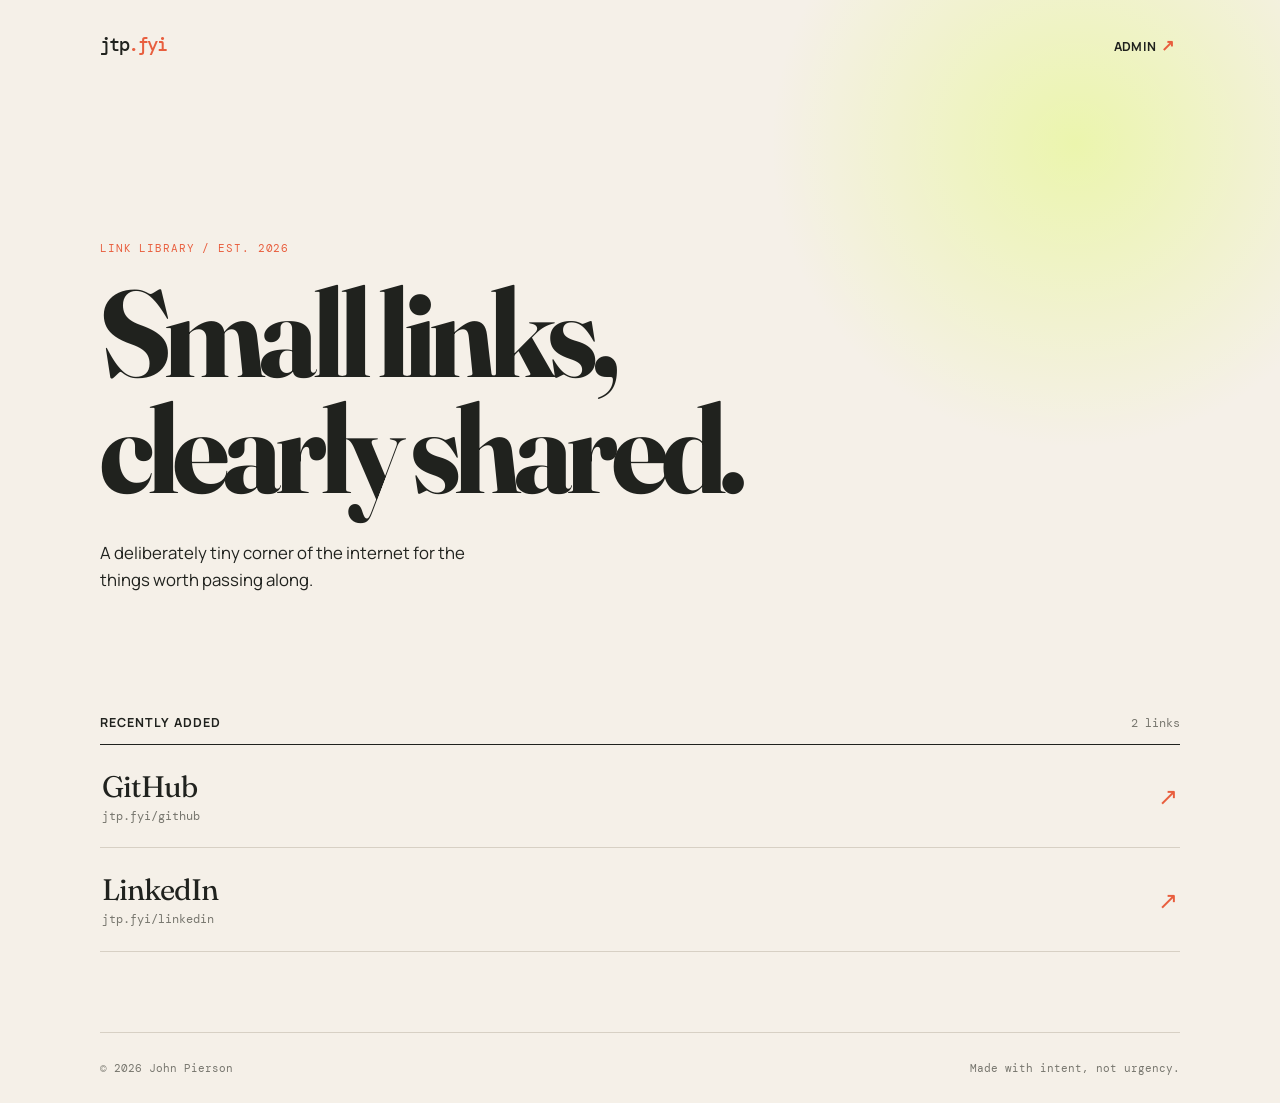
==== index.html @ c00613f2 "Create jtp.fyi short-link site" ====
<!doctype html>
<html lang="en">
  <head>
    <meta charset="UTF-8" />
    <meta name="viewport" content="width=device-width, initial-scale=1.0" />
    <meta name="theme-color" content="#f5f0e8" />
    <title>jtp.fyi — Small links, clearly shared</title>
    <meta name="description" content="A small collection of useful links by John Pierson." />
    <link rel="preconnect" href="https://fonts.googleapis.com" />
    <link rel="preconnect" href="https://fonts.gstatic.com" crossorigin />
    <link href="https://fonts.googleapis.com/css2?family=DM+Mono:wght@400;500&family=Fraunces:opsz,wght@9..144,600;9..144,700&family=Manrope:wght@400;500;600;700&display=swap" rel="stylesheet" />
    <link rel="stylesheet" href="styles.css" />
  </head>
  <body>
    <main class="shell">
      <header class="site-header">
        <a class="wordmark" href="/" aria-label="jtp.fyi home">jtp<span>.fyi</span></a>
        <button class="admin-trigger" id="admin-trigger" type="button">Admin <span aria-hidden="true">↗</span></button>
      </header>

      <section class="hero" aria-labelledby="page-title">
        <p class="eyebrow">LINK LIBRARY / EST. 2026</p>
        <h1 id="page-title">Small links,<br />clearly shared.</h1>
        <p class="intro">A deliberately tiny corner of the internet for the things worth passing along.</p>
      </section>

      <section class="links-section" aria-labelledby="links-heading">
        <div class="section-heading">
          <h2 id="links-heading">Recently added</h2>
          <span id="link-count" class="link-count">Loading…</span>
        </div>
        <div id="link-list" class="link-list" aria-live="polite"></div>
      </section>

      <footer>
        <span>© <span id="year"></span> John Pierson</span>
        <span>Made with intent, not urgency.</span>
      </footer>
    </main>

    <dialog id="admin-dialog" class="admin-dialog" aria-labelledby="admin-title">
      <div class="dialog-topline"><span>OWNER AREA</span><button id="close-dialog" aria-label="Close admin panel" type="button">×</button></div>
      <div id="auth-view">
        <h2 id="admin-title">Manage your links.</h2>
        <p>Connect with a fine-grained GitHub token. It is kept only in this browser tab and is used to update this repository’s <code>links.json</code>.</p>
        <form id="auth-form">
          <label for="repository">Repository <input id="repository" name="repository" placeholder="owner/repository" required /></label>
          <label for="github-token">GitHub token <input id="github-token" name="github-token" type="password" autocomplete="off" required /></label>
          <button class="primary-button" type="submit">Connect GitHub <span aria-hidden="true">→</span></button>
        </form>
        <p class="form-note">Create a fine-grained token with <strong>Contents: Read and write</strong> access to this repository only.</p>
      </div>
      <div id="manage-view" hidden>
        <div class="manage-heading"><div><p class="eyebrow">CONNECTED</p><h2>New short link</h2></div><button id="disconnect" class="text-button" type="button">Disconnect</button></div>
        <form id="link-form">
          <label for="slug">Short path <span class="path-prefix">jtp.fyi/</span><input id="slug" name="slug" maxlength="80" pattern="[a-zA-Z0-9_-]+" placeholder="notes" required /></label>
          <label for="destination">Destination URL <input id="destination" name="destination" type="url" placeholder="https://example.com" required /></label>
          <label for="label">Link label <input id="label" name="label" maxlength="120" placeholder="My useful resource" required /></label>
          <button id="save-link" class="primary-button" type="submit">Publish link <span aria-hidden="true">→</span></button>
        </form>
        <p id="form-status" class="form-status" aria-live="polite"></p>
      </div>
    </dialog>
    <script src="app.js"></script>
  </body>
</html>
---- styles.css ----
:root { --ink: #20221e; --paper: #f5f0e8; --muted: #77766e; --line: #d7d0c4; --acid: #d9ff40; --rust: #e85e3e; }
* { box-sizing: border-box; }
html { background: var(--paper); }
body { margin: 0; color: var(--ink); background: radial-gradient(circle at 84% 13%, rgba(217,255,64,.35), transparent 19rem), var(--paper); font-family: Manrope, sans-serif; }
button, input { font: inherit; } button { cursor: pointer; }
.shell { width: min(100% - 3rem, 1080px); margin: 0 auto; min-height: 100vh; display: flex; flex-direction: column; }
.site-header { padding: 2rem 0; display: flex; align-items: center; justify-content: space-between; }
.wordmark { color: var(--ink); font-family: "DM Mono", monospace; font-size: 1.2rem; font-weight: 500; text-decoration: none; letter-spacing: -.08em; }.wordmark span { color: var(--rust); }
.admin-trigger, .text-button { border: 0; background: transparent; color: var(--ink); font-size: .78rem; font-weight: 700; letter-spacing: .04em; text-transform: uppercase; }.admin-trigger span { color: var(--rust); font-size: 1rem; }
.hero { padding: clamp(4rem, 12vw, 9.5rem) 0 clamp(4rem, 10vw, 7.5rem); max-width: 760px; animation: rise .7s ease both; }.eyebrow { margin: 0 0 1.25rem; font-family: "DM Mono", monospace; color: var(--rust); font-size: .69rem; letter-spacing: .08em; }.hero h1, .admin-dialog h2, .redirect-card h1 { font-family: Fraunces, serif; line-height: .94; letter-spacing: -.055em; }.hero h1 { margin: 0; font-size: clamp(3.8rem, 10vw, 7.7rem); }.intro { max-width: 405px; margin: 2rem 0 0; line-height: 1.65; font-size: 1.05rem; }
.links-section { padding: 0 0 5rem; }.section-heading { display: flex; justify-content: space-between; align-items: baseline; border-bottom: 1px solid var(--ink); padding-bottom: .8rem; }.section-heading h2 { margin: 0; font-size: .78rem; letter-spacing: .08em; text-transform: uppercase; }.link-count { color: var(--muted); font-family: "DM Mono", monospace; font-size: .72rem; }
.link-list { }.link-row { display: grid; grid-template-columns: 1fr auto; align-items: center; gap: 1rem; padding: 1.45rem .15rem; border-bottom: 1px solid var(--line); color: var(--ink); text-decoration: none; transition: padding .2s ease, background-color .2s ease; animation: rise .5s both; }.link-row:hover { padding-left: .8rem; padding-right: .8rem; background: var(--acid); }.link-title { font-family: Fraunces, serif; font-size: clamp(1.35rem, 3vw, 1.85rem); letter-spacing: -.035em; }.link-path { display: block; color: var(--muted); font-family: "DM Mono", monospace; font-size: .72rem; margin-top: .25rem; }.link-arrow { color: var(--rust); font-size: 1.5rem; }
footer { margin-top: auto; display: flex; justify-content: space-between; gap: 1rem; padding: 1.75rem 0; color: var(--muted); border-top: 1px solid var(--line); font-family: "DM Mono", monospace; font-size: .68rem; }
.admin-dialog { width: min(100% - 2rem, 550px); border: 1px solid var(--ink); background: #fffdf8; color: var(--ink); padding: 1.5rem; box-shadow: 9px 9px 0 var(--ink); }.admin-dialog::backdrop { background: rgba(32,34,30,.48); backdrop-filter: blur(3px); }.dialog-topline { display: flex; justify-content: space-between; color: var(--rust); font-family: "DM Mono", monospace; font-size: .67rem; letter-spacing: .08em; }.dialog-topline button { border: 0; background: none; font-size: 1.7rem; line-height: .7; }.admin-dialog h2 { margin: 2.8rem 0 1rem; font-size: 2.5rem; }.admin-dialog p { line-height: 1.55; color: #55564f; }.admin-dialog form { display: grid; gap: 1rem; margin-top: 1.5rem; }.admin-dialog label { display: grid; gap: .45rem; font-size: .78rem; font-weight: 700; }.admin-dialog input { width: 100%; min-height: 2.75rem; border: 1px solid var(--ink); border-radius: 0; background: #fffdf8; padding: .55rem .7rem; outline-color: var(--rust); }.path-prefix { color: var(--muted); font-family: "DM Mono", monospace; font-size: .72rem; font-weight: 400; }.primary-button { display: flex; align-items: center; justify-content: space-between; width: 100%; border: 1px solid var(--ink); background: var(--acid); color: var(--ink); padding: .8rem 1rem; font-size: .8rem; font-weight: 700; text-transform: uppercase; letter-spacing: .06em; }.primary-button:hover { background: var(--rust); color: white; }.form-note { font-size: .76rem; }.manage-heading { display: flex; justify-content: space-between; align-items: start; }.manage-heading h2 { margin-top: 0; }.form-status { min-height: 1.5rem; font-size: .82rem; }.form-status.error { color: #ad250d; }.form-status.success { color: #437000; }
.redirect-page { display: grid; min-height: 100vh; place-items: center; padding: 1.5rem; }.redirect-card { width: min(100%, 520px); border: 1px solid var(--ink); background: #fffdf8; padding: 2rem; box-shadow: 8px 8px 0 var(--acid); }.redirect-card h1 { font-size: clamp(2.25rem, 8vw, 4rem); margin: 0 0 1rem; }.redirect-card p { color: var(--muted); line-height: 1.5; }.redirect-card a { color: var(--ink); font-weight: 700; }
@keyframes rise { from { opacity: 0; transform: translateY(14px); } to { opacity: 1; transform: translateY(0); } }
@media (max-width: 560px) { .shell { width: min(100% - 2rem, 1080px); }.site-header { padding-top: 1.3rem; }.hero { padding-top: 4rem; }.hero h1 { font-size: clamp(3.4rem, 17vw, 5rem); } footer { display: grid; line-height: 1.5; }.admin-dialog { padding: 1.25rem; }.admin-dialog h2 { margin-top: 2rem; } }
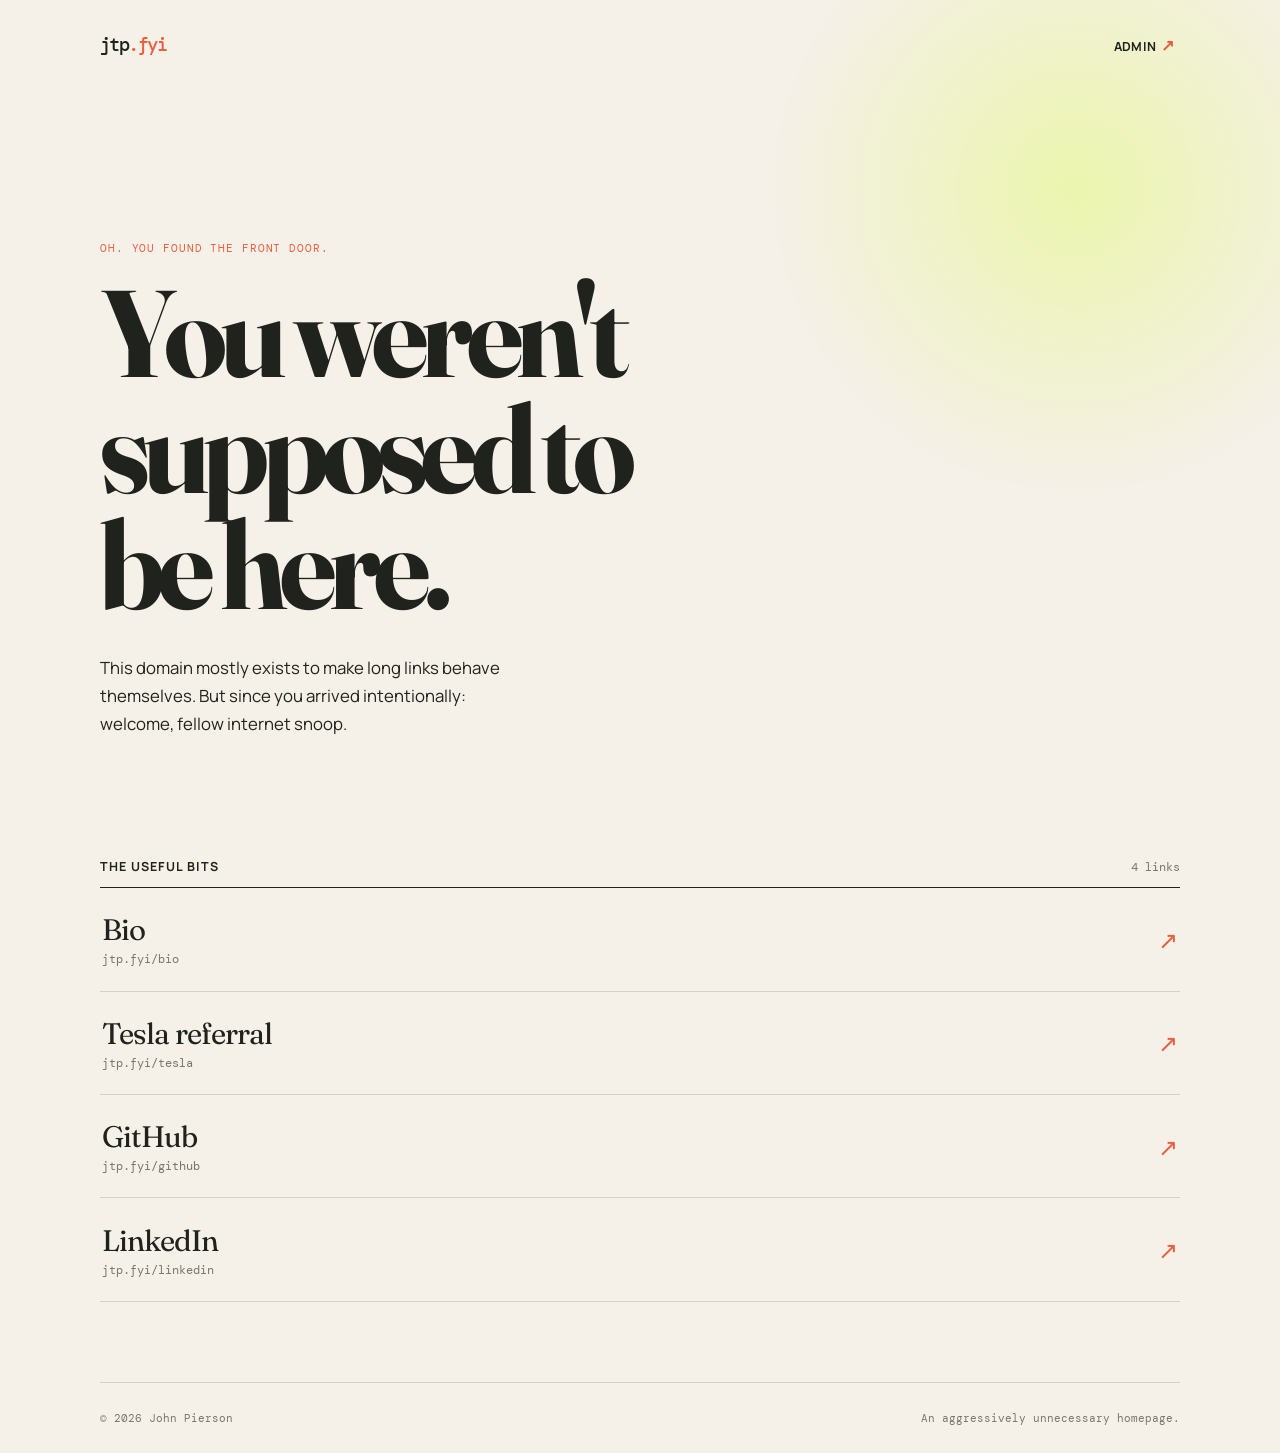
==== commit 19bcd944: "Make landing page more playful" ====
--- a/index.html
+++ b/index.html
@@ -4,8 +4,8 @@
     <meta charset="UTF-8" />
     <meta name="viewport" content="width=device-width, initial-scale=1.0" />
     <meta name="theme-color" content="#f5f0e8" />
-    <title>jtp.fyi — Small links, clearly shared</title>
-    <meta name="description" content="A small collection of useful links by John Pierson." />
+    <title>jtp.fyi — Oh, hello there</title>
+    <meta name="description" content="You found the unusually elaborate homepage for a short-link domain." />
     <link rel="preconnect" href="https://fonts.googleapis.com" />
     <link rel="preconnect" href="https://fonts.gstatic.com" crossorigin />
     <link href="https://fonts.googleapis.com/css2?family=DM+Mono:wght@400;500&family=Fraunces:opsz,wght@9..144,600;9..144,700&family=Manrope:wght@400;500;600;700&display=swap" rel="stylesheet" />
@@ -19,14 +19,14 @@
       </header>
 
       <section class="hero" aria-labelledby="page-title">
-        <p class="eyebrow">LINK LIBRARY / EST. 2026</p>
-        <h1 id="page-title">Small links,<br />clearly shared.</h1>
-        <p class="intro">A deliberately tiny corner of the internet for the things worth passing along.</p>
+        <p class="eyebrow">OH. YOU FOUND THE FRONT DOOR.</p>
+        <h1 id="page-title">You weren't<br />supposed to<br />be here.</h1>
+        <p class="intro">This domain mostly exists to make long links behave themselves. But since you arrived intentionally: welcome, fellow internet snoop.</p>
       </section>
 
       <section class="links-section" aria-labelledby="links-heading">
         <div class="section-heading">
-          <h2 id="links-heading">Recently added</h2>
+          <h2 id="links-heading">The useful bits</h2>
           <span id="link-count" class="link-count">Loading…</span>
         </div>
         <div id="link-list" class="link-list" aria-live="polite"></div>
@@ -34,7 +34,7 @@
 
       <footer>
         <span>© <span id="year"></span> John Pierson</span>
-        <span>Made with intent, not urgency.</span>
+        <span>An aggressively unnecessary homepage.</span>
       </footer>
     </main>
 
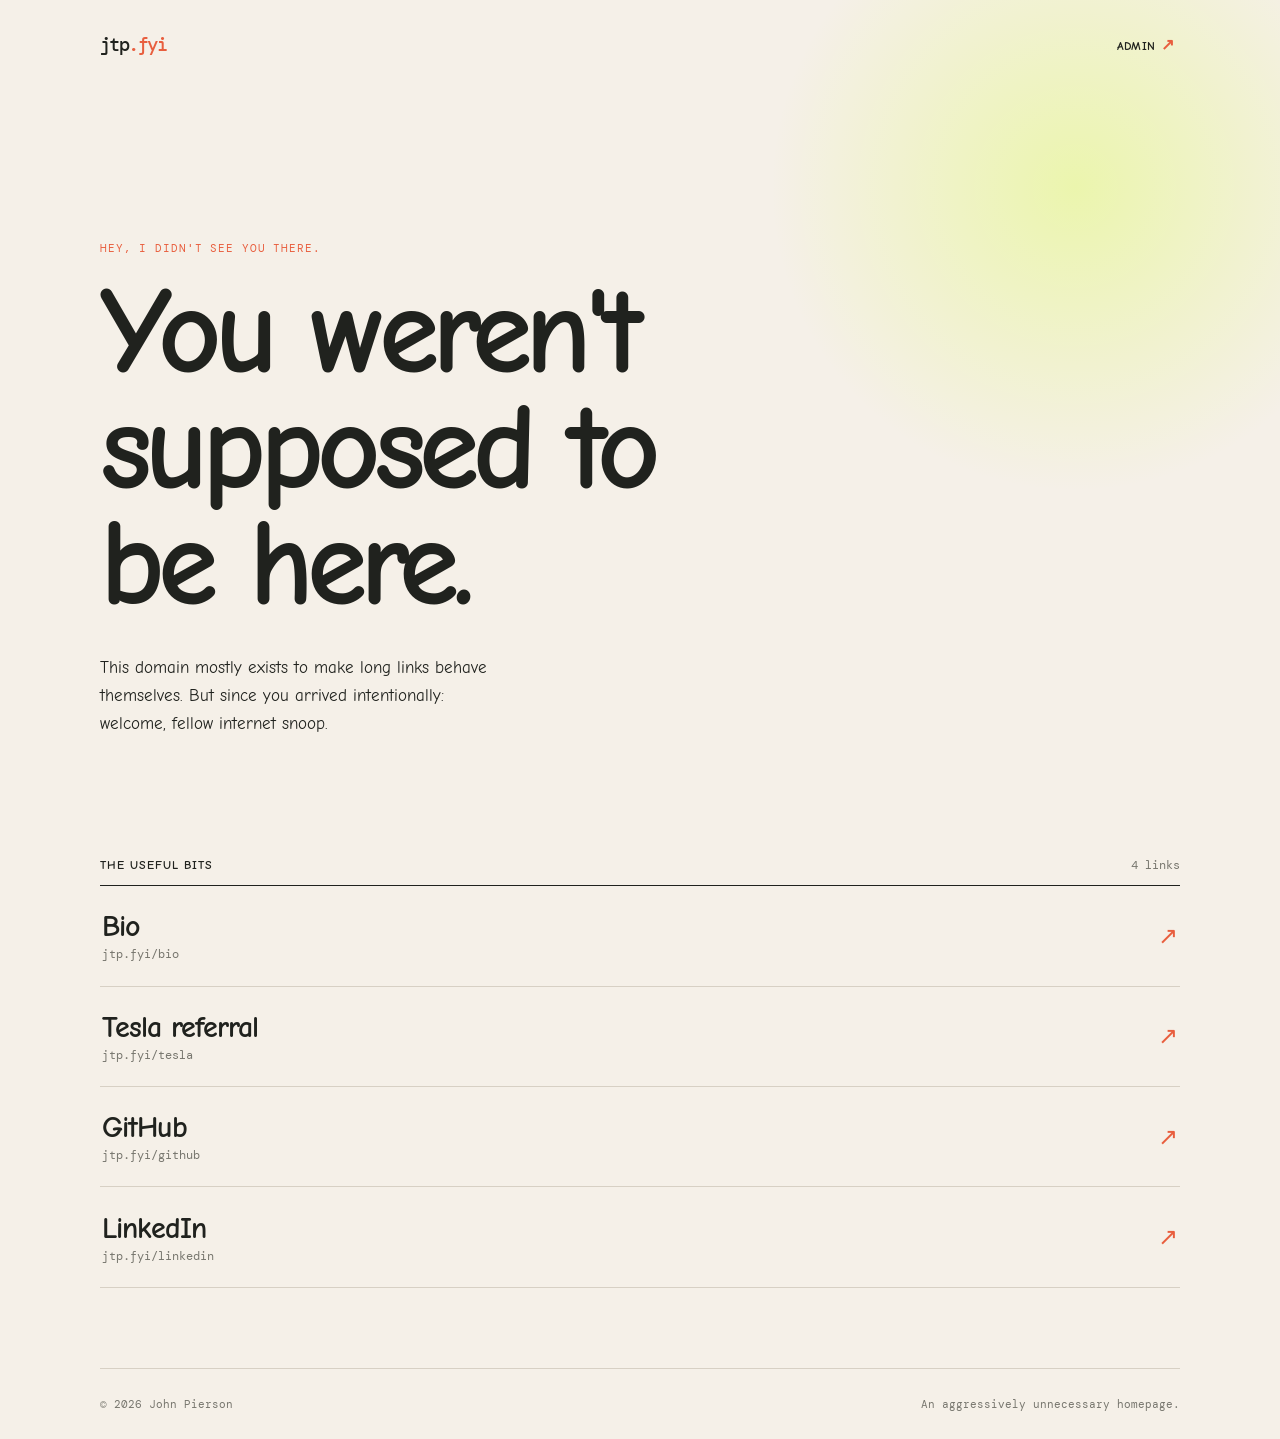
==== commit 9ce664cb: "Use Comic Neue on landing page" ====
--- a/index.html
+++ b/index.html
@@ -8,7 +8,7 @@
     <meta name="description" content="You found the unusually elaborate homepage for a short-link domain." />
     <link rel="preconnect" href="https://fonts.googleapis.com" />
     <link rel="preconnect" href="https://fonts.gstatic.com" crossorigin />
-    <link href="https://fonts.googleapis.com/css2?family=DM+Mono:wght@400;500&family=Fraunces:opsz,wght@9..144,600;9..144,700&family=Manrope:wght@400;500;600;700&display=swap" rel="stylesheet" />
+    <link href="https://fonts.googleapis.com/css2?family=Comic+Neue:wght@400;700&family=DM+Mono:wght@400;500&display=swap" rel="stylesheet" />
     <link rel="stylesheet" href="styles.css" />
   </head>
   <body>
@@ -19,7 +19,7 @@
       </header>
 
       <section class="hero" aria-labelledby="page-title">
-        <p class="eyebrow">OH. YOU FOUND THE FRONT DOOR.</p>
+        <p class="eyebrow">HEY, I DIDN'T SEE YOU THERE.</p>
         <h1 id="page-title">You weren't<br />supposed to<br />be here.</h1>
         <p class="intro">This domain mostly exists to make long links behave themselves. But since you arrived intentionally: welcome, fellow internet snoop.</p>
       </section>
--- a/styles.css
+++ b/styles.css
@@ -1,15 +1,15 @@
 :root { --ink: #20221e; --paper: #f5f0e8; --muted: #77766e; --line: #d7d0c4; --acid: #d9ff40; --rust: #e85e3e; }
 * { box-sizing: border-box; }
 html { background: var(--paper); }
-body { margin: 0; color: var(--ink); background: radial-gradient(circle at 84% 13%, rgba(217,255,64,.35), transparent 19rem), var(--paper); font-family: Manrope, sans-serif; }
+body { margin: 0; color: var(--ink); background: radial-gradient(circle at 84% 13%, rgba(217,255,64,.35), transparent 19rem), var(--paper); font-family: "Comic Neue", cursive; }
 button, input { font: inherit; } button { cursor: pointer; }
 .shell { width: min(100% - 3rem, 1080px); margin: 0 auto; min-height: 100vh; display: flex; flex-direction: column; }
 .site-header { padding: 2rem 0; display: flex; align-items: center; justify-content: space-between; }
 .wordmark { color: var(--ink); font-family: "DM Mono", monospace; font-size: 1.2rem; font-weight: 500; text-decoration: none; letter-spacing: -.08em; }.wordmark span { color: var(--rust); }
 .admin-trigger, .text-button { border: 0; background: transparent; color: var(--ink); font-size: .78rem; font-weight: 700; letter-spacing: .04em; text-transform: uppercase; }.admin-trigger span { color: var(--rust); font-size: 1rem; }
-.hero { padding: clamp(4rem, 12vw, 9.5rem) 0 clamp(4rem, 10vw, 7.5rem); max-width: 760px; animation: rise .7s ease both; }.eyebrow { margin: 0 0 1.25rem; font-family: "DM Mono", monospace; color: var(--rust); font-size: .69rem; letter-spacing: .08em; }.hero h1, .admin-dialog h2, .redirect-card h1 { font-family: Fraunces, serif; line-height: .94; letter-spacing: -.055em; }.hero h1 { margin: 0; font-size: clamp(3.8rem, 10vw, 7.7rem); }.intro { max-width: 405px; margin: 2rem 0 0; line-height: 1.65; font-size: 1.05rem; }
+.hero { padding: clamp(4rem, 12vw, 9.5rem) 0 clamp(4rem, 10vw, 7.5rem); max-width: 760px; animation: rise .7s ease both; }.eyebrow { margin: 0 0 1.25rem; font-family: "DM Mono", monospace; color: var(--rust); font-size: .69rem; letter-spacing: .08em; }.hero h1, .admin-dialog h2, .redirect-card h1 { font-family: "Comic Neue", cursive; line-height: .94; letter-spacing: -.055em; }.hero h1 { margin: 0; font-size: clamp(3.8rem, 10vw, 7.7rem); }.intro { max-width: 405px; margin: 2rem 0 0; line-height: 1.65; font-size: 1.05rem; }
 .links-section { padding: 0 0 5rem; }.section-heading { display: flex; justify-content: space-between; align-items: baseline; border-bottom: 1px solid var(--ink); padding-bottom: .8rem; }.section-heading h2 { margin: 0; font-size: .78rem; letter-spacing: .08em; text-transform: uppercase; }.link-count { color: var(--muted); font-family: "DM Mono", monospace; font-size: .72rem; }
-.link-list { }.link-row { display: grid; grid-template-columns: 1fr auto; align-items: center; gap: 1rem; padding: 1.45rem .15rem; border-bottom: 1px solid var(--line); color: var(--ink); text-decoration: none; transition: padding .2s ease, background-color .2s ease; animation: rise .5s both; }.link-row:hover { padding-left: .8rem; padding-right: .8rem; background: var(--acid); }.link-title { font-family: Fraunces, serif; font-size: clamp(1.35rem, 3vw, 1.85rem); letter-spacing: -.035em; }.link-path { display: block; color: var(--muted); font-family: "DM Mono", monospace; font-size: .72rem; margin-top: .25rem; }.link-arrow { color: var(--rust); font-size: 1.5rem; }
+.link-list { }.link-row { display: grid; grid-template-columns: 1fr auto; align-items: center; gap: 1rem; padding: 1.45rem .15rem; border-bottom: 1px solid var(--line); color: var(--ink); text-decoration: none; transition: padding .2s ease, background-color .2s ease; animation: rise .5s both; }.link-row:hover { padding-left: .8rem; padding-right: .8rem; background: var(--acid); }.link-title { font-family: "Comic Neue", cursive; font-size: clamp(1.35rem, 3vw, 1.85rem); font-weight: 700; letter-spacing: -.035em; }.link-path { display: block; color: var(--muted); font-family: "DM Mono", monospace; font-size: .72rem; margin-top: .25rem; }.link-arrow { color: var(--rust); font-size: 1.5rem; }
 footer { margin-top: auto; display: flex; justify-content: space-between; gap: 1rem; padding: 1.75rem 0; color: var(--muted); border-top: 1px solid var(--line); font-family: "DM Mono", monospace; font-size: .68rem; }
 .admin-dialog { width: min(100% - 2rem, 550px); border: 1px solid var(--ink); background: #fffdf8; color: var(--ink); padding: 1.5rem; box-shadow: 9px 9px 0 var(--ink); }.admin-dialog::backdrop { background: rgba(32,34,30,.48); backdrop-filter: blur(3px); }.dialog-topline { display: flex; justify-content: space-between; color: var(--rust); font-family: "DM Mono", monospace; font-size: .67rem; letter-spacing: .08em; }.dialog-topline button { border: 0; background: none; font-size: 1.7rem; line-height: .7; }.admin-dialog h2 { margin: 2.8rem 0 1rem; font-size: 2.5rem; }.admin-dialog p { line-height: 1.55; color: #55564f; }.admin-dialog form { display: grid; gap: 1rem; margin-top: 1.5rem; }.admin-dialog label { display: grid; gap: .45rem; font-size: .78rem; font-weight: 700; }.admin-dialog input { width: 100%; min-height: 2.75rem; border: 1px solid var(--ink); border-radius: 0; background: #fffdf8; padding: .55rem .7rem; outline-color: var(--rust); }.path-prefix { color: var(--muted); font-family: "DM Mono", monospace; font-size: .72rem; font-weight: 400; }.primary-button { display: flex; align-items: center; justify-content: space-between; width: 100%; border: 1px solid var(--ink); background: var(--acid); color: var(--ink); padding: .8rem 1rem; font-size: .8rem; font-weight: 700; text-transform: uppercase; letter-spacing: .06em; }.primary-button:hover { background: var(--rust); color: white; }.form-note { font-size: .76rem; }.manage-heading { display: flex; justify-content: space-between; align-items: start; }.manage-heading h2 { margin-top: 0; }.form-status { min-height: 1.5rem; font-size: .82rem; }.form-status.error { color: #ad250d; }.form-status.success { color: #437000; }
 .redirect-page { display: grid; min-height: 100vh; place-items: center; padding: 1.5rem; }.redirect-card { width: min(100%, 520px); border: 1px solid var(--ink); background: #fffdf8; padding: 2rem; box-shadow: 8px 8px 0 var(--acid); }.redirect-card h1 { font-size: clamp(2.25rem, 8vw, 4rem); margin: 0 0 1rem; }.redirect-card p { color: var(--muted); line-height: 1.5; }.redirect-card a { color: var(--ink); font-weight: 700; }
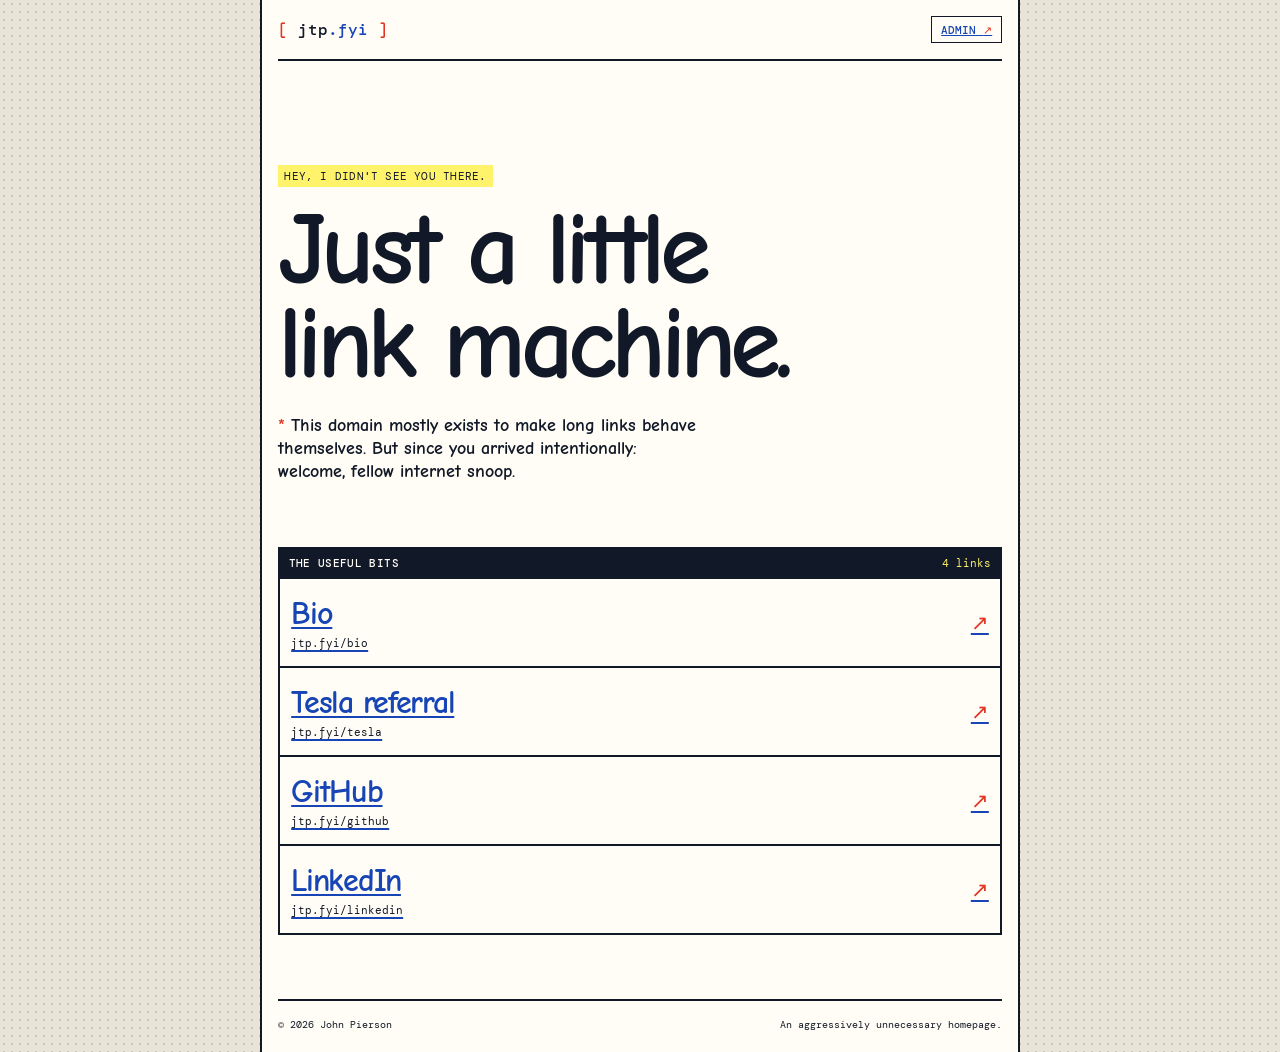
==== commit c81aaa2e: "Refine landing page headline" ====
--- a/index.html
+++ b/index.html
@@ -20,7 +20,7 @@
 
       <section class="hero" aria-labelledby="page-title">
         <p class="eyebrow">HEY, I DIDN'T SEE YOU THERE.</p>
-        <h1 id="page-title">You weren't<br />supposed to<br />be here.</h1>
+        <h1 id="page-title">Just a little<br />link machine.</h1>
         <p class="intro">This domain mostly exists to make long links behave themselves. But since you arrived intentionally: welcome, fellow internet snoop.</p>
       </section>
 
--- a/styles.css
+++ b/styles.css
@@ -1,17 +1,127 @@
-:root { --ink: #20221e; --paper: #f5f0e8; --muted: #77766e; --line: #d7d0c4; --acid: #d9ff40; --rust: #e85e3e; }
+:root {
+  --ink: #111827;
+  --paper: #fffdf5;
+  --page: #e8e5d8;
+  --blue: #1745b5;
+  --red: #e23524;
+  --yellow: #fff36b;
+  --line: #111827;
+}
+
 * { box-sizing: border-box; }
-html { background: var(--paper); }
-body { margin: 0; color: var(--ink); background: radial-gradient(circle at 84% 13%, rgba(217,255,64,.35), transparent 19rem), var(--paper); font-family: "Comic Neue", cursive; }
-button, input { font: inherit; } button { cursor: pointer; }
-.shell { width: min(100% - 3rem, 1080px); margin: 0 auto; min-height: 100vh; display: flex; flex-direction: column; }
-.site-header { padding: 2rem 0; display: flex; align-items: center; justify-content: space-between; }
-.wordmark { color: var(--ink); font-family: "DM Mono", monospace; font-size: 1.2rem; font-weight: 500; text-decoration: none; letter-spacing: -.08em; }.wordmark span { color: var(--rust); }
-.admin-trigger, .text-button { border: 0; background: transparent; color: var(--ink); font-size: .78rem; font-weight: 700; letter-spacing: .04em; text-transform: uppercase; }.admin-trigger span { color: var(--rust); font-size: 1rem; }
-.hero { padding: clamp(4rem, 12vw, 9.5rem) 0 clamp(4rem, 10vw, 7.5rem); max-width: 760px; animation: rise .7s ease both; }.eyebrow { margin: 0 0 1.25rem; font-family: "DM Mono", monospace; color: var(--rust); font-size: .69rem; letter-spacing: .08em; }.hero h1, .admin-dialog h2, .redirect-card h1 { font-family: "Comic Neue", cursive; line-height: .94; letter-spacing: -.055em; }.hero h1 { margin: 0; font-size: clamp(3.8rem, 10vw, 7.7rem); }.intro { max-width: 405px; margin: 2rem 0 0; line-height: 1.65; font-size: 1.05rem; }
-.links-section { padding: 0 0 5rem; }.section-heading { display: flex; justify-content: space-between; align-items: baseline; border-bottom: 1px solid var(--ink); padding-bottom: .8rem; }.section-heading h2 { margin: 0; font-size: .78rem; letter-spacing: .08em; text-transform: uppercase; }.link-count { color: var(--muted); font-family: "DM Mono", monospace; font-size: .72rem; }
-.link-list { }.link-row { display: grid; grid-template-columns: 1fr auto; align-items: center; gap: 1rem; padding: 1.45rem .15rem; border-bottom: 1px solid var(--line); color: var(--ink); text-decoration: none; transition: padding .2s ease, background-color .2s ease; animation: rise .5s both; }.link-row:hover { padding-left: .8rem; padding-right: .8rem; background: var(--acid); }.link-title { font-family: "Comic Neue", cursive; font-size: clamp(1.35rem, 3vw, 1.85rem); font-weight: 700; letter-spacing: -.035em; }.link-path { display: block; color: var(--muted); font-family: "DM Mono", monospace; font-size: .72rem; margin-top: .25rem; }.link-arrow { color: var(--rust); font-size: 1.5rem; }
-footer { margin-top: auto; display: flex; justify-content: space-between; gap: 1rem; padding: 1.75rem 0; color: var(--muted); border-top: 1px solid var(--line); font-family: "DM Mono", monospace; font-size: .68rem; }
-.admin-dialog { width: min(100% - 2rem, 550px); border: 1px solid var(--ink); background: #fffdf8; color: var(--ink); padding: 1.5rem; box-shadow: 9px 9px 0 var(--ink); }.admin-dialog::backdrop { background: rgba(32,34,30,.48); backdrop-filter: blur(3px); }.dialog-topline { display: flex; justify-content: space-between; color: var(--rust); font-family: "DM Mono", monospace; font-size: .67rem; letter-spacing: .08em; }.dialog-topline button { border: 0; background: none; font-size: 1.7rem; line-height: .7; }.admin-dialog h2 { margin: 2.8rem 0 1rem; font-size: 2.5rem; }.admin-dialog p { line-height: 1.55; color: #55564f; }.admin-dialog form { display: grid; gap: 1rem; margin-top: 1.5rem; }.admin-dialog label { display: grid; gap: .45rem; font-size: .78rem; font-weight: 700; }.admin-dialog input { width: 100%; min-height: 2.75rem; border: 1px solid var(--ink); border-radius: 0; background: #fffdf8; padding: .55rem .7rem; outline-color: var(--rust); }.path-prefix { color: var(--muted); font-family: "DM Mono", monospace; font-size: .72rem; font-weight: 400; }.primary-button { display: flex; align-items: center; justify-content: space-between; width: 100%; border: 1px solid var(--ink); background: var(--acid); color: var(--ink); padding: .8rem 1rem; font-size: .8rem; font-weight: 700; text-transform: uppercase; letter-spacing: .06em; }.primary-button:hover { background: var(--rust); color: white; }.form-note { font-size: .76rem; }.manage-heading { display: flex; justify-content: space-between; align-items: start; }.manage-heading h2 { margin-top: 0; }.form-status { min-height: 1.5rem; font-size: .82rem; }.form-status.error { color: #ad250d; }.form-status.success { color: #437000; }
-.redirect-page { display: grid; min-height: 100vh; place-items: center; padding: 1.5rem; }.redirect-card { width: min(100%, 520px); border: 1px solid var(--ink); background: #fffdf8; padding: 2rem; box-shadow: 8px 8px 0 var(--acid); }.redirect-card h1 { font-size: clamp(2.25rem, 8vw, 4rem); margin: 0 0 1rem; }.redirect-card p { color: var(--muted); line-height: 1.5; }.redirect-card a { color: var(--ink); font-weight: 700; }
-@keyframes rise { from { opacity: 0; transform: translateY(14px); } to { opacity: 1; transform: translateY(0); } }
-@media (max-width: 560px) { .shell { width: min(100% - 2rem, 1080px); }.site-header { padding-top: 1.3rem; }.hero { padding-top: 4rem; }.hero h1 { font-size: clamp(3.4rem, 17vw, 5rem); } footer { display: grid; line-height: 1.5; }.admin-dialog { padding: 1.25rem; }.admin-dialog h2 { margin-top: 2rem; } }
+html { background: var(--page); }
+body {
+  margin: 0;
+  color: var(--ink);
+  background-color: var(--page);
+  background-image: radial-gradient(#c9c5b6 0.8px, transparent 0.8px);
+  background-size: 8px 8px;
+  font-family: "Comic Neue", cursive;
+}
+button, input { font: inherit; }
+button { cursor: pointer; }
+.shell {
+  width: min(100% - 2rem, 760px);
+  min-height: 100vh;
+  margin: 0 auto;
+  padding: 1rem;
+  background: var(--paper);
+  border-inline: 2px solid var(--line);
+}
+.site-header {
+  display: flex;
+  align-items: center;
+  justify-content: space-between;
+  padding-bottom: 1rem;
+  border-bottom: 2px solid var(--line);
+}
+.wordmark {
+  color: var(--ink);
+  font-family: "DM Mono", monospace;
+  font-size: 1rem;
+  font-weight: 500;
+  text-decoration: none;
+}
+.wordmark::before { content: "[ "; color: var(--red); }
+.wordmark::after { content: " ]"; color: var(--red); }
+.wordmark span { color: var(--blue); }
+.admin-trigger, .text-button {
+  padding: .35rem .55rem;
+  border: 1px solid var(--line);
+  border-radius: 0;
+  background: var(--paper);
+  color: var(--blue);
+  font-family: "DM Mono", monospace;
+  font-size: .68rem;
+  font-weight: 500;
+  letter-spacing: 0;
+  text-decoration: underline;
+  text-transform: uppercase;
+}
+.admin-trigger:hover, .text-button:hover { background: var(--yellow); color: var(--ink); }
+.admin-trigger span { color: var(--red); }
+.hero { max-width: 610px; padding: clamp(3.5rem, 10vw, 6.5rem) 0 4rem; }
+.eyebrow {
+  display: inline-block;
+  margin: 0 0 1rem;
+  padding: .25rem .4rem;
+  background: var(--yellow);
+  color: var(--ink);
+  font-family: "DM Mono", monospace;
+  font-size: .67rem;
+  letter-spacing: .02em;
+}
+.hero h1, .admin-dialog h2, .redirect-card h1 {
+  margin: 0;
+  font-family: "Comic Neue", cursive;
+  font-weight: 700;
+  line-height: .9;
+  letter-spacing: -.055em;
+}
+.hero h1 { font-size: clamp(3.5rem, 10vw, 6.5rem); }
+.intro { max-width: 430px; margin: 1.5rem 0 0; font-size: 1.1rem; font-weight: 700; line-height: 1.3; }
+.intro::before { content: "* "; color: var(--red); }
+.links-section { padding-bottom: 4rem; }
+.section-heading {
+  display: flex;
+  justify-content: space-between;
+  align-items: baseline;
+  padding: .45rem .55rem;
+  border: 2px solid var(--line);
+  background: var(--ink);
+  color: var(--paper);
+}
+.section-heading h2 { margin: 0; font-family: "DM Mono", monospace; font-size: .7rem; font-weight: 500; letter-spacing: .03em; text-transform: uppercase; }
+.link-count { color: var(--yellow); font-family: "DM Mono", monospace; font-size: .68rem; }
+.link-list { border-inline: 2px solid var(--line); }
+.link-row {
+  display: grid;
+  grid-template-columns: 1fr auto;
+  align-items: center;
+  gap: 1rem;
+  padding: 1rem .7rem;
+  border-bottom: 2px solid var(--line);
+  color: var(--blue);
+  text-decoration: underline;
+  text-decoration-thickness: 1.5px;
+  text-underline-offset: 3px;
+  transition: background-color .12s steps(2), color .12s steps(2);
+}
+.link-row:hover { background: var(--yellow); color: var(--ink); }
+.link-title { font-size: clamp(1.45rem, 3vw, 2rem); font-weight: 700; letter-spacing: -.04em; }
+.link-path { display: block; margin-top: .25rem; color: var(--ink); font-family: "DM Mono", monospace; font-size: .7rem; text-decoration: none; }
+.link-arrow { color: var(--red); font-family: "DM Mono", monospace; font-size: 1.3rem; text-decoration: none; }
+footer {
+  display: flex;
+  justify-content: space-between;
+  gap: 1rem;
+  padding: 1rem 0 .25rem;
+  border-top: 2px solid var(--line);
+  font-family: "DM Mono", monospace;
+  font-size: .63rem;
+  line-height: 1.5;
+}
+.admin-dialog { width: min(100% - 2rem, 550px); border: 2px solid var(--line); border-radius: 0; background: var(--paper); color: var(--ink); padding: 1rem; box-shadow: 7px 7px 0 var(--blue); }
+.admin-dialog::backdrop { background: rgba(17, 24, 39, .45); }.dialog-topline { display: flex; justify-content: space-between; font-family: "DM Mono", monospace; font-size: .67rem; }.dialog-topline button { border: 0; background: none; color: var(--red); font-size: 1.7rem; line-height: .7; }.admin-dialog h2 { margin: 2rem 0 1rem; font-size: 2.7rem; }.admin-dialog p { line-height: 1.45; }.admin-dialog form { display: grid; gap: 1rem; margin-top: 1.5rem; }.admin-dialog label { display: grid; gap: .4rem; font-family: "DM Mono", monospace; font-size: .7rem; font-weight: 500; }.admin-dialog input { width: 100%; min-height: 2.6rem; border: 2px solid var(--line); border-radius: 0; background: white; padding: .5rem .6rem; outline-color: var(--red); }.path-prefix { color: var(--blue); }.primary-button { display: flex; justify-content: space-between; width: 100%; border: 2px solid var(--line); border-radius: 0; background: var(--yellow); padding: .7rem .8rem; font-family: "DM Mono", monospace; font-size: .72rem; font-weight: 500; text-transform: uppercase; }.primary-button:hover { background: var(--blue); color: white; }.form-note, .form-status { font-size: .78rem; }.form-status.error { color: var(--red); }.form-status.success { color: var(--blue); }.manage-heading { display: flex; justify-content: space-between; align-items: start; }.manage-heading h2 { margin-top: 0; }
+.redirect-page { display: grid; min-height: 100vh; place-items: center; padding: 1.5rem; }.redirect-card { width: min(100%, 520px); border: 2px solid var(--line); background: var(--paper); padding: 1.5rem; box-shadow: 7px 7px 0 var(--blue); }.redirect-card h1 { font-size: clamp(2.25rem, 8vw, 4rem); }.redirect-card p { line-height: 1.45; }.redirect-card a { color: var(--blue); font-weight: 700; }
+@media (max-width: 560px) { .shell { width: calc(100% - 1rem); padding: .75rem; }.hero { padding-top: 3.5rem; }.hero h1 { font-size: clamp(3.15rem, 16vw, 5rem); } footer { display: grid; }.link-row { padding: .9rem .55rem; } }
